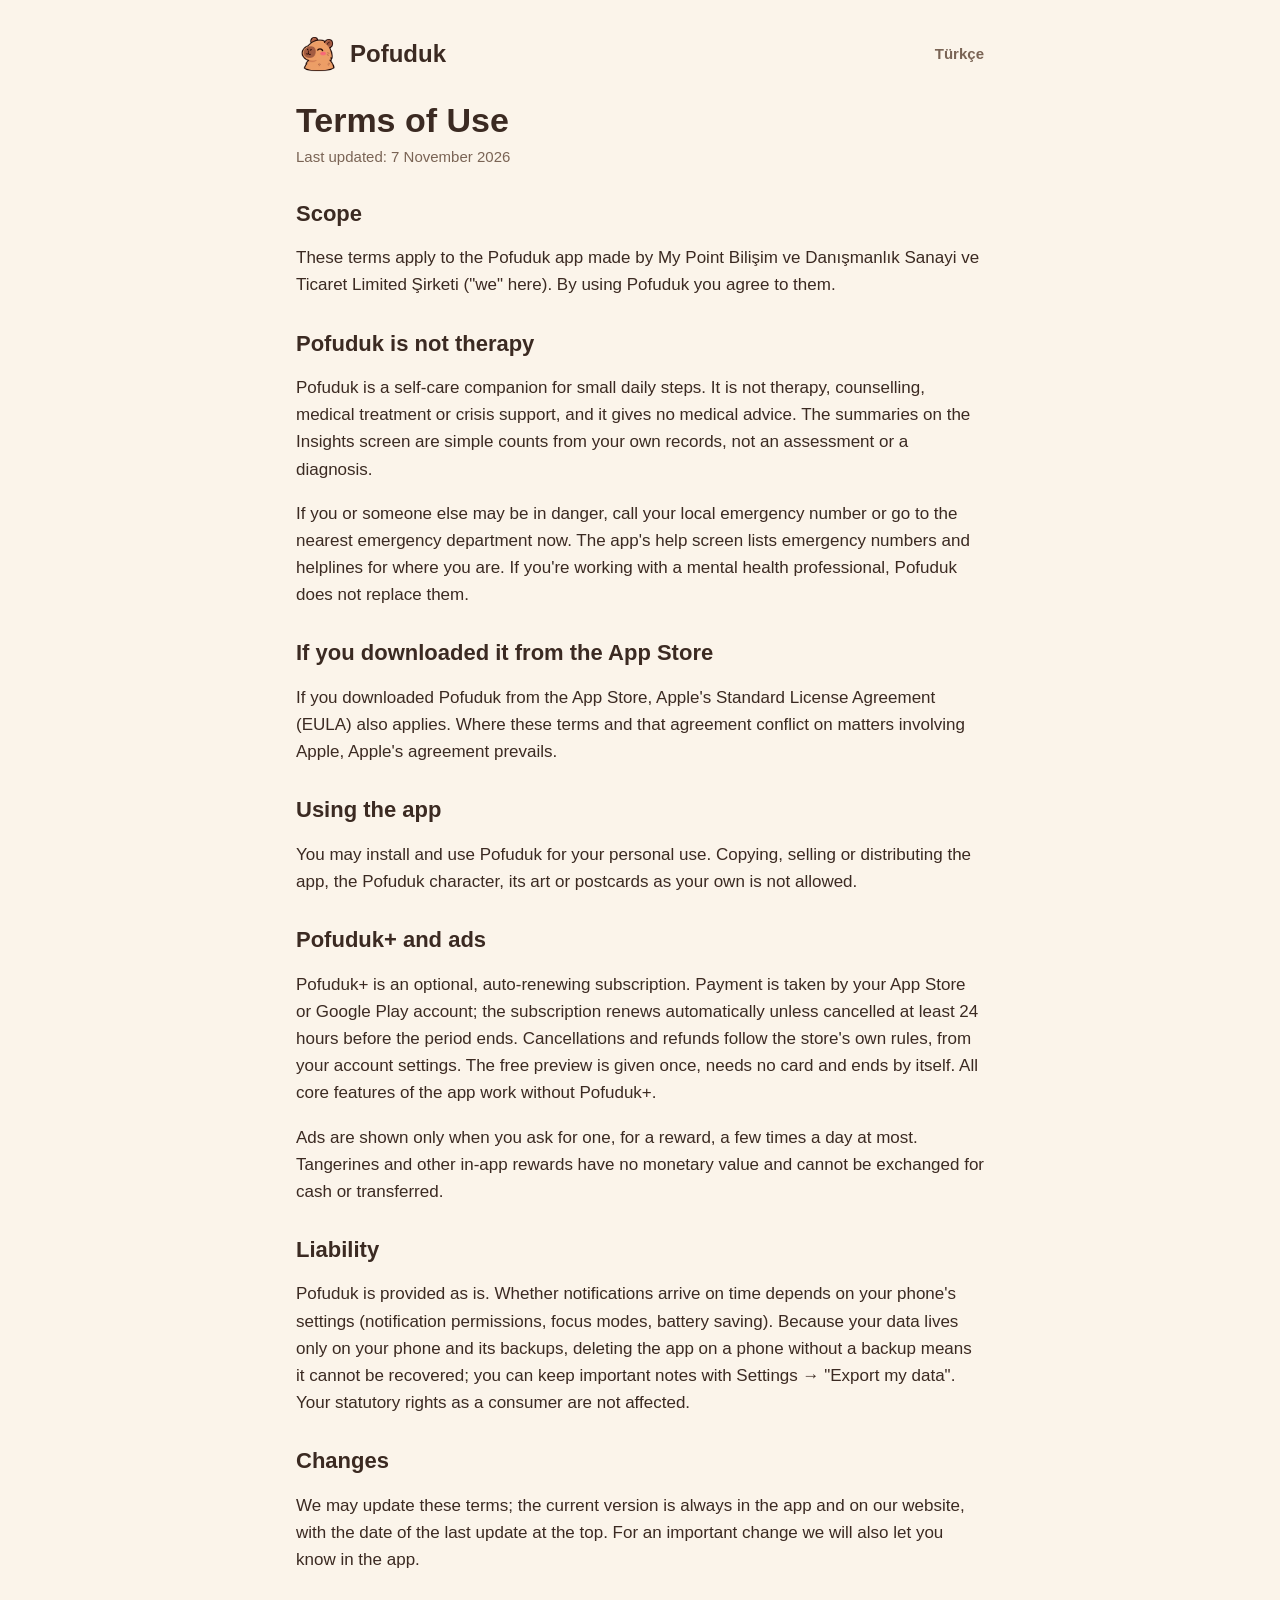
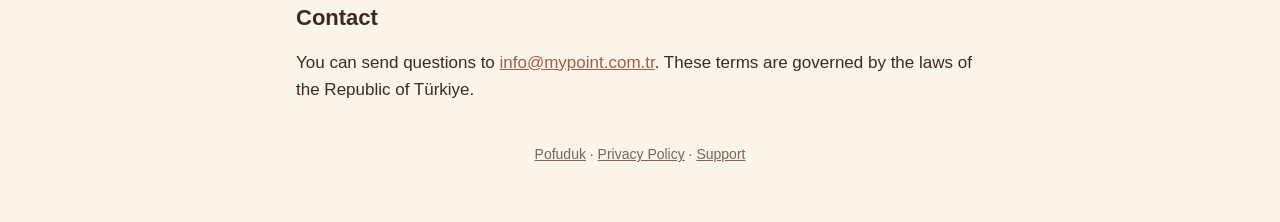
==== en/terms/index.html @ efd99e60 "Pofuduk gizlilik, koşullar ve destek sayfaları" ====
<!doctype html>
<html lang="en">
  <head>
    <meta charset="utf-8" />
    <meta name="viewport" content="width=device-width, initial-scale=1" />
    <title>Terms of Use · Pofuduk</title>
    <meta name="description" content="Terms of Use" />
    <link rel="icon" href="../../favicon.png" />
    <link rel="stylesheet" href="../../style.css" />
    <link rel="alternate" hreflang="tr" href="/kosullar/" />
  </head>
  <body>
    <main>
      <header>
        <a class="brand" href="/en/"><img src="../../icon.png" alt="" />Pofuduk</a>
        <a class="lang" href="/kosullar/" lang="tr">Türkçe</a>
      </header>
      <h1>Terms of Use</h1>
      <p class="updated">Last updated: 7 November 2026</p>
      <h2>Scope</h2>
      <p>These terms apply to the Pofuduk app made by My Point Bilişim ve Danışmanlık Sanayi ve Ticaret Limited Şirketi (&quot;we&quot; here). By using Pofuduk you agree to them.</p>
      <h2>Pofuduk is not therapy</h2>
      <p>Pofuduk is a self-care companion for small daily steps. It is not therapy, counselling, medical treatment or crisis support, and it gives no medical advice. The summaries on the Insights screen are simple counts from your own records, not an assessment or a diagnosis.</p>
      <p>If you or someone else may be in danger, call your local emergency number or go to the nearest emergency department now. The app's help screen lists emergency numbers and helplines for where you are. If you're working with a mental health professional, Pofuduk does not replace them.</p>
      <h2>If you downloaded it from the App Store</h2>
      <p>If you downloaded Pofuduk from the App Store, Apple's Standard License Agreement (EULA) also applies. Where these terms and that agreement conflict on matters involving Apple, Apple's agreement prevails.</p>
      <h2>Using the app</h2>
      <p>You may install and use Pofuduk for your personal use. Copying, selling or distributing the app, the Pofuduk character, its art or postcards as your own is not allowed.</p>
      <h2>Pofuduk+ and ads</h2>
      <p>Pofuduk+ is an optional, auto-renewing subscription. Payment is taken by your App Store or Google Play account; the subscription renews automatically unless cancelled at least 24 hours before the period ends. Cancellations and refunds follow the store's own rules, from your account settings. The free preview is given once, needs no card and ends by itself. All core features of the app work without Pofuduk+.</p>
      <p>Ads are shown only when you ask for one, for a reward, a few times a day at most. Tangerines and other in-app rewards have no monetary value and cannot be exchanged for cash or transferred.</p>
      <h2>Liability</h2>
      <p>Pofuduk is provided as is. Whether notifications arrive on time depends on your phone's settings (notification permissions, focus modes, battery saving). Because your data lives only on your phone and its backups, deleting the app on a phone without a backup means it cannot be recovered; you can keep important notes with Settings → &quot;Export my data&quot;. Your statutory rights as a consumer are not affected.</p>
      <h2>Changes</h2>
      <p>We may update these terms; the current version is always in the app and on our website, with the date of the last update at the top. For an important change we will also let you know in the app.</p>
      <h2>Contact</h2>
      <p>You can send questions to <a href="mailto:info@mypoint.com.tr">info@mypoint.com.tr</a>. These terms are governed by the laws of the Republic of Türkiye.</p>
      <footer><a href="/en/">Pofuduk</a> · <a href="/en/privacy/">Privacy Policy</a> · <a href="/en/support/">Support</a></footer>
    </main>
  </body>
</html>
---- style.css ----
/* Same palette as the app (src/theme/colors.ts). System fonts only: no font CDN, nothing to track. */
:root {
  --background: #fbf4ea;
  --surface: #ffffff;
  --ink: #3b2a22;
  --muted: #7a6455;
  --link: #a15f45;
  --accent-soft: #f3e2cb;
}

* {
  box-sizing: border-box;
}

body {
  margin: 0;
  background: var(--background);
  color: var(--ink);
  font: 17px/1.6 -apple-system, BlinkMacSystemFont, 'Segoe UI', Roboto, sans-serif;
}

main {
  max-width: 720px;
  margin: 0 auto;
  padding: 32px 16px 56px;
}

header {
  display: flex;
  align-items: center;
  justify-content: space-between;
  gap: 12px;
  margin-bottom: 24px;
}

.brand {
  display: flex;
  align-items: center;
  gap: 10px;
  color: var(--ink);
  text-decoration: none;
  font: 800 24px/1 ui-rounded, 'SF Pro Rounded', -apple-system, sans-serif;
}

.brand img {
  width: 44px;
  height: 44px;
  border-radius: 11px;
}

.lang {
  color: var(--muted);
  font-size: 15px;
  font-weight: 600;
  text-decoration: none;
}

h1,
h2 {
  font-family: ui-rounded, 'SF Pro Rounded', -apple-system, sans-serif;
  font-weight: 800;
  line-height: 1.2;
}

h1 {
  font-size: 34px;
  margin: 0 0 4px;
}

h2 {
  font-size: 22px;
  margin: 32px 0 8px;
}

.updated {
  color: var(--muted);
  font-size: 15px;
  margin: 0 0 20px;
}

.card {
  background: var(--surface);
  border-radius: 20px;
  padding: 20px 22px;
}

.summary {
  background: var(--accent-soft);
  border-radius: 20px;
  padding: 18px 22px;
  font-weight: 600;
}

a {
  color: var(--link);
}

ul {
  padding-left: 22px;
}

li {
  margin: 4px 0;
}

details {
  background: var(--surface);
  border-radius: 16px;
  padding: 14px 18px;
  margin: 10px 0;
}

summary {
  cursor: pointer;
  font-weight: 700;
}

details p {
  margin: 10px 0 0;
}

.links {
  display: grid;
  gap: 12px;
  margin-top: 24px;
}

.links a {
  display: block;
  background: var(--surface);
  border-radius: 16px;
  padding: 16px 20px;
  color: var(--ink);
  font-weight: 700;
  text-decoration: none;
}

.hero {
  text-align: center;
  padding-top: 24px;
}

.hero img {
  width: 128px;
  height: 128px;
  border-radius: 30px;
}

.hero p {
  color: var(--muted);
}

footer {
  margin-top: 40px;
  color: var(--muted);
  font-size: 14px;
  text-align: center;
}

footer a {
  color: var(--muted);
}
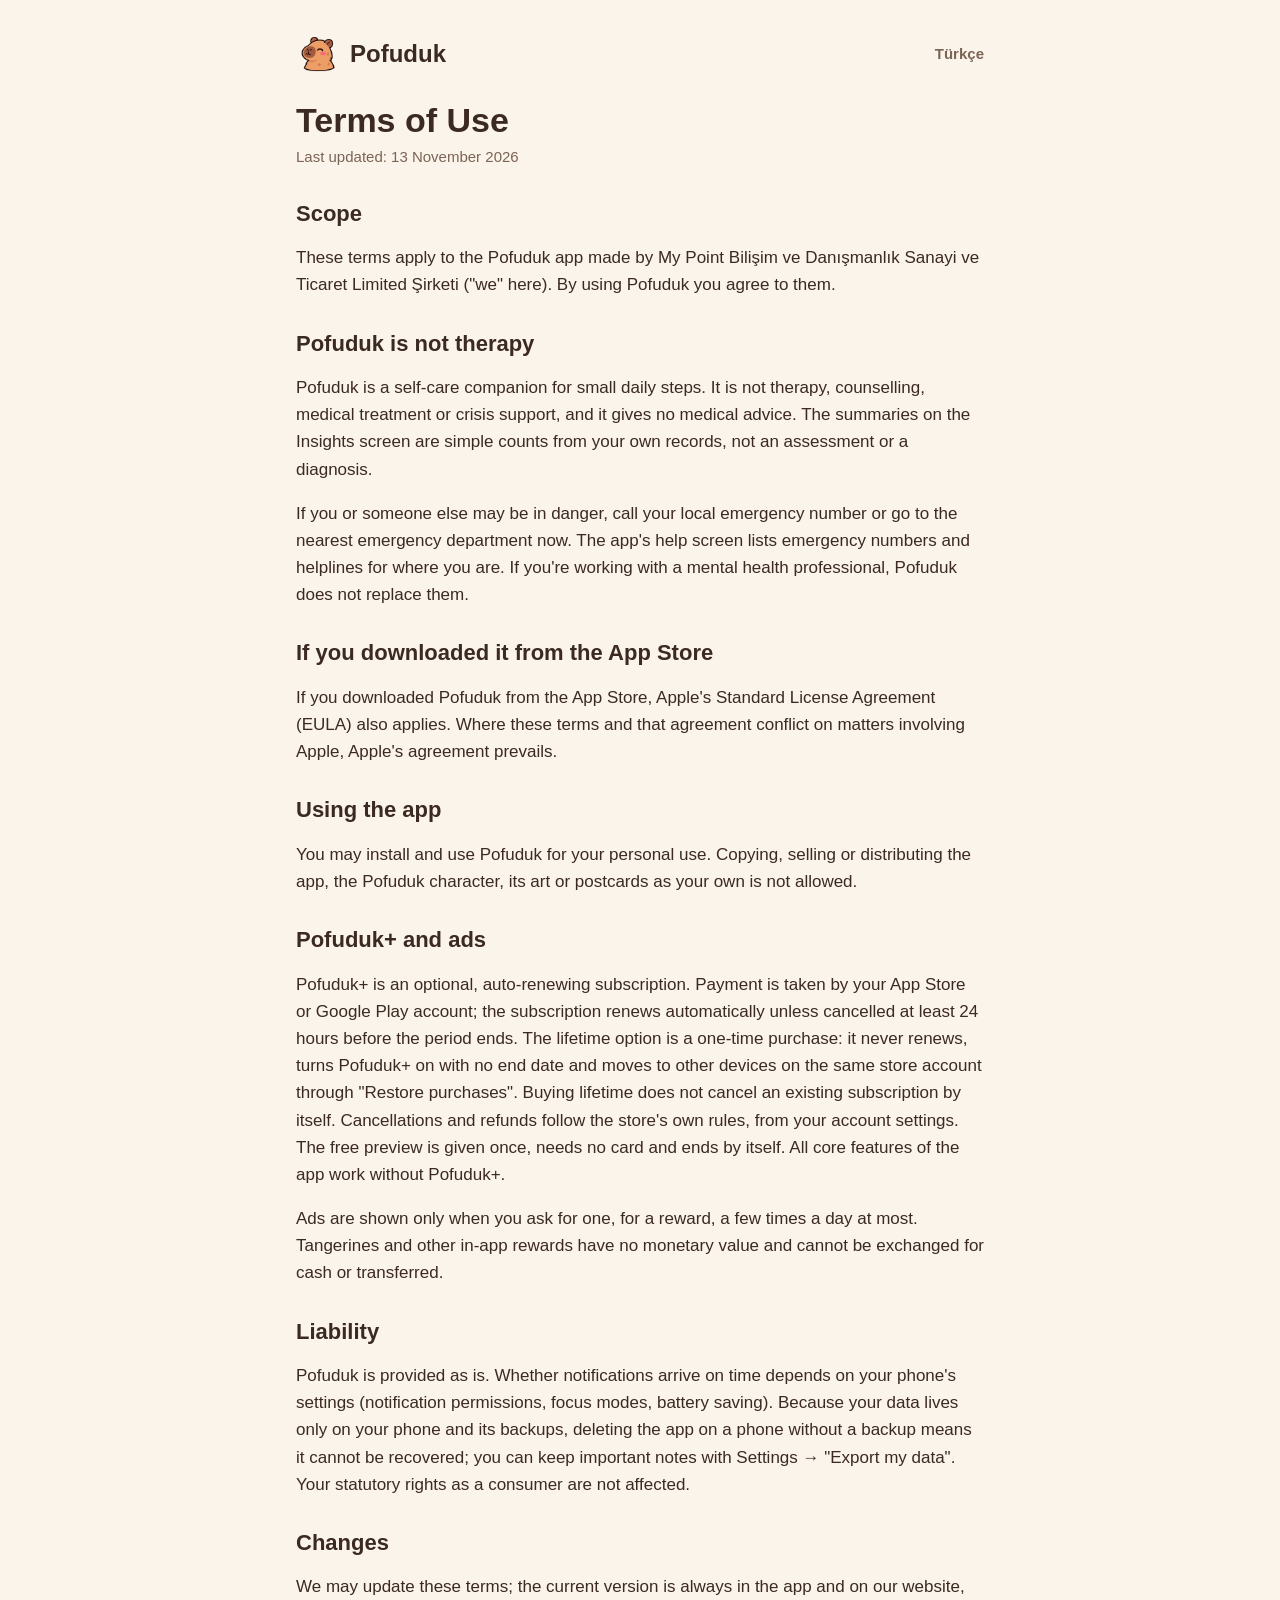
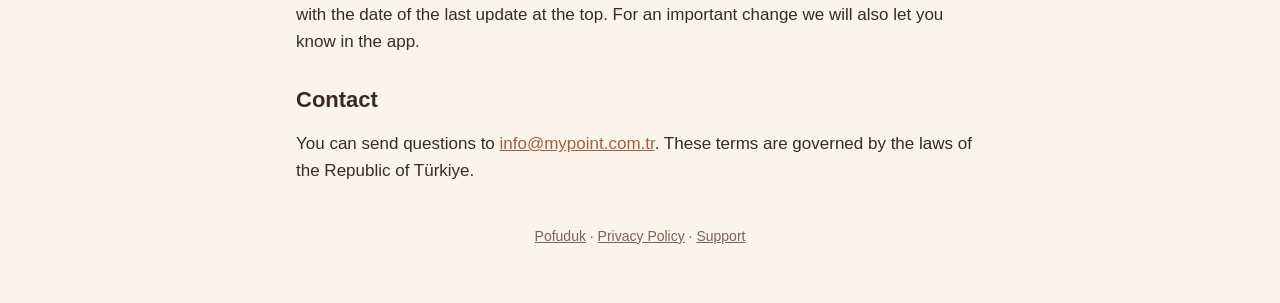
==== commit 7a6b4dab: "Koşullar: ömür boyu Pofuduk+ satın alımı" ====
--- a/en/terms/index.html
+++ b/en/terms/index.html
@@ -16,7 +16,7 @@
         <a class="lang" href="/kosullar/" lang="tr">Türkçe</a>
       </header>
       <h1>Terms of Use</h1>
-      <p class="updated">Last updated: 7 November 2026</p>
+      <p class="updated">Last updated: 13 November 2026</p>
       <h2>Scope</h2>
       <p>These terms apply to the Pofuduk app made by My Point Bilişim ve Danışmanlık Sanayi ve Ticaret Limited Şirketi (&quot;we&quot; here). By using Pofuduk you agree to them.</p>
       <h2>Pofuduk is not therapy</h2>
@@ -27,7 +27,7 @@
       <h2>Using the app</h2>
       <p>You may install and use Pofuduk for your personal use. Copying, selling or distributing the app, the Pofuduk character, its art or postcards as your own is not allowed.</p>
       <h2>Pofuduk+ and ads</h2>
-      <p>Pofuduk+ is an optional, auto-renewing subscription. Payment is taken by your App Store or Google Play account; the subscription renews automatically unless cancelled at least 24 hours before the period ends. Cancellations and refunds follow the store's own rules, from your account settings. The free preview is given once, needs no card and ends by itself. All core features of the app work without Pofuduk+.</p>
+      <p>Pofuduk+ is an optional, auto-renewing subscription. Payment is taken by your App Store or Google Play account; the subscription renews automatically unless cancelled at least 24 hours before the period ends. The lifetime option is a one-time purchase: it never renews, turns Pofuduk+ on with no end date and moves to other devices on the same store account through &quot;Restore purchases&quot;. Buying lifetime does not cancel an existing subscription by itself. Cancellations and refunds follow the store's own rules, from your account settings. The free preview is given once, needs no card and ends by itself. All core features of the app work without Pofuduk+.</p>
       <p>Ads are shown only when you ask for one, for a reward, a few times a day at most. Tangerines and other in-app rewards have no monetary value and cannot be exchanged for cash or transferred.</p>
       <h2>Liability</h2>
       <p>Pofuduk is provided as is. Whether notifications arrive on time depends on your phone's settings (notification permissions, focus modes, battery saving). Because your data lives only on your phone and its backups, deleting the app on a phone without a backup means it cannot be recovered; you can keep important notes with Settings → &quot;Export my data&quot;. Your statutory rights as a consumer are not affected.</p>
